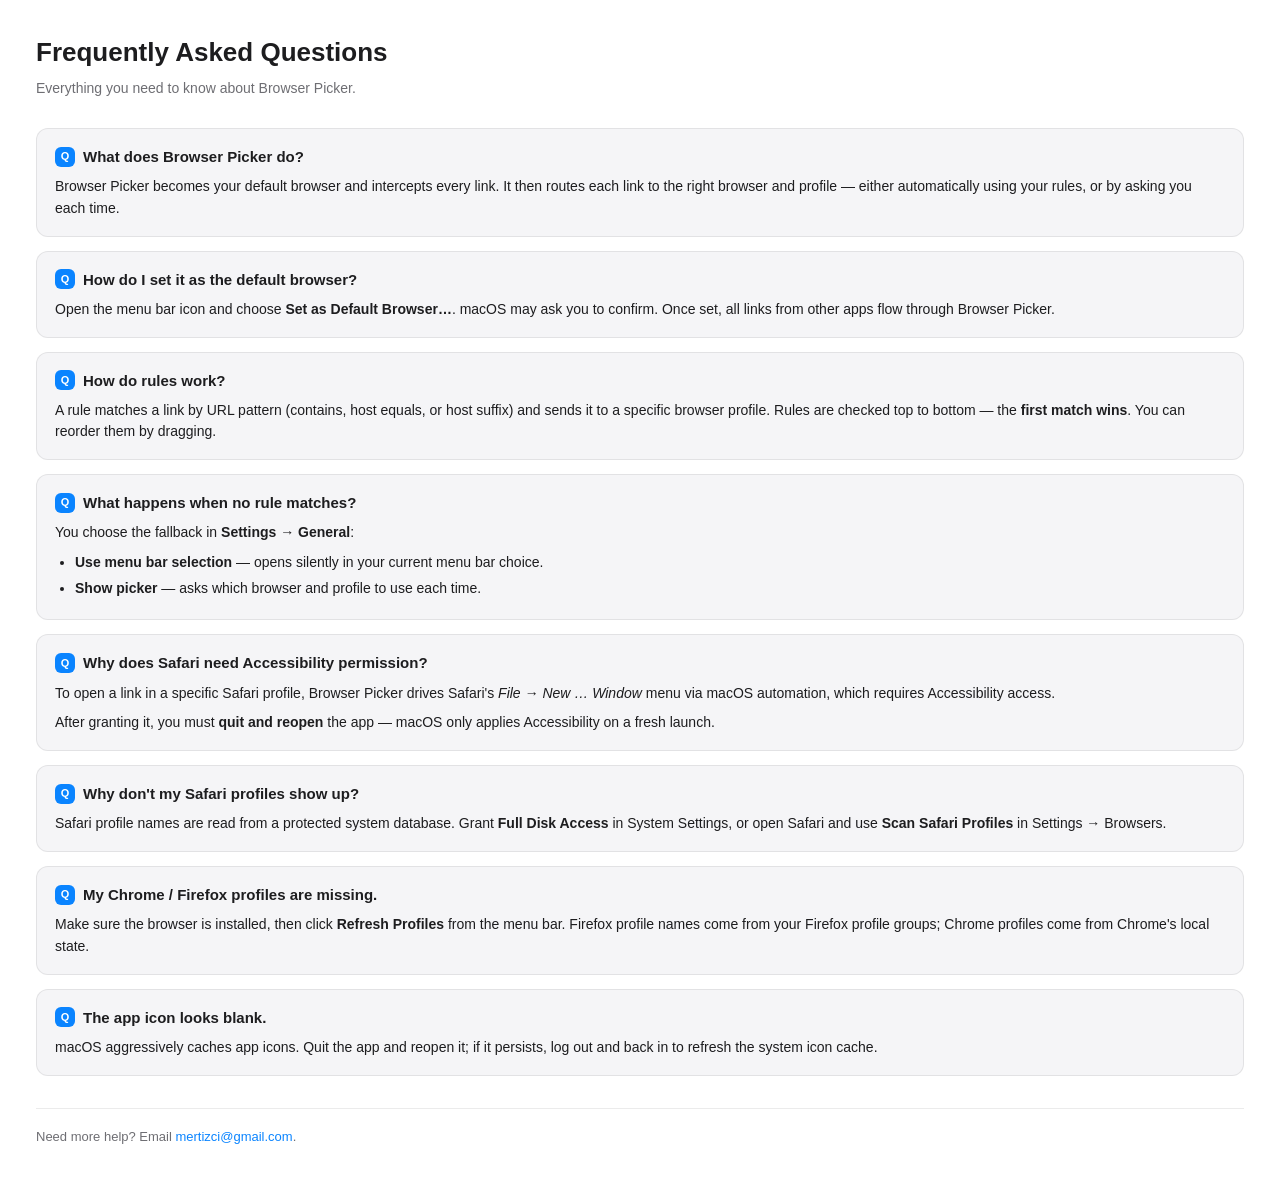
==== BrowserPicker/Resources/faq.html @ 50aff647 "Add initial project structure for BrowserPicker app Browser Picker: macOS menu bar default-browser r" ====
<!DOCTYPE html>
<html lang="en">
<head>
<meta charset="utf-8">
<meta name="viewport" content="width=device-width, initial-scale=1">
<title>Browser Picker — FAQ</title>
<style>
  :root {
    color-scheme: light dark;
    --bg: #ffffff;
    --fg: #1d1d1f;
    --muted: #6e6e73;
    --card: #f5f5f7;
    --border: rgba(0,0,0,0.08);
    --accent: #0a84ff;
  }
  @media (prefers-color-scheme: dark) {
    :root {
      --bg: #1e1e1e;
      --fg: #f5f5f7;
      --muted: #98989d;
      --card: #2a2a2c;
      --border: rgba(255,255,255,0.1);
      --accent: #0a84ff;
    }
  }
  * { box-sizing: border-box; }
  body {
    font-family: -apple-system, BlinkMacSystemFont, "SF Pro Text", sans-serif;
    background: var(--bg);
    color: var(--fg);
    margin: 0;
    padding: 32px 36px 48px;
    line-height: 1.55;
    -webkit-font-smoothing: antialiased;
  }
  header { margin-bottom: 28px; }
  h1 { font-size: 26px; font-weight: 700; margin: 0 0 6px; }
  .subtitle { color: var(--muted); font-size: 14px; margin: 0; }
  .faq-item {
    background: var(--card);
    border: 1px solid var(--border);
    border-radius: 12px;
    padding: 16px 18px;
    margin-bottom: 14px;
  }
  .faq-item h2 {
    font-size: 15px;
    font-weight: 600;
    margin: 0 0 8px;
    display: flex;
    align-items: center;
    gap: 8px;
  }
  .faq-item h2::before {
    content: "Q";
    background: var(--accent);
    color: #fff;
    font-size: 11px;
    font-weight: 700;
    width: 20px;
    height: 20px;
    border-radius: 6px;
    display: inline-flex;
    align-items: center;
    justify-content: center;
    flex: 0 0 auto;
  }
  .faq-item p { margin: 0; font-size: 14px; color: var(--fg); }
  .faq-item p + p { margin-top: 8px; }
  code {
    background: var(--border);
    padding: 1px 6px;
    border-radius: 5px;
    font-family: "SF Mono", ui-monospace, monospace;
    font-size: 12.5px;
  }
  ol, ul { margin: 8px 0 0; padding-left: 20px; font-size: 14px; }
  li { margin-bottom: 4px; }
  a { color: var(--accent); text-decoration: none; }
  a:hover { text-decoration: underline; }
  footer {
    margin-top: 32px;
    padding-top: 18px;
    border-top: 1px solid var(--border);
    color: var(--muted);
    font-size: 13px;
  }
</style>
</head>
<body>
  <header>
    <h1>Frequently Asked Questions</h1>
    <p class="subtitle">Everything you need to know about Browser Picker.</p>
  </header>

  <div class="faq-item">
    <h2>What does Browser Picker do?</h2>
    <p>Browser Picker becomes your default browser and intercepts every link. It then routes each link to the right browser and profile — either automatically using your rules, or by asking you each time.</p>
  </div>

  <div class="faq-item">
    <h2>How do I set it as the default browser?</h2>
    <p>Open the menu bar icon and choose <strong>Set as Default Browser…</strong>. macOS may ask you to confirm. Once set, all links from other apps flow through Browser Picker.</p>
  </div>

  <div class="faq-item">
    <h2>How do rules work?</h2>
    <p>A rule matches a link by URL pattern (contains, host equals, or host suffix) and sends it to a specific browser profile. Rules are checked top to bottom — the <strong>first match wins</strong>. You can reorder them by dragging.</p>
  </div>

  <div class="faq-item">
    <h2>What happens when no rule matches?</h2>
    <p>You choose the fallback in <strong>Settings → General</strong>:</p>
    <ul>
      <li><strong>Use menu bar selection</strong> — opens silently in your current menu bar choice.</li>
      <li><strong>Show picker</strong> — asks which browser and profile to use each time.</li>
    </ul>
  </div>

  <div class="faq-item">
    <h2>Why does Safari need Accessibility permission?</h2>
    <p>To open a link in a specific Safari profile, Browser Picker drives Safari's <em>File → New … Window</em> menu via macOS automation, which requires Accessibility access.</p>
    <p>After granting it, you must <strong>quit and reopen</strong> the app — macOS only applies Accessibility on a fresh launch.</p>
  </div>

  <div class="faq-item">
    <h2>Why don't my Safari profiles show up?</h2>
    <p>Safari profile names are read from a protected system database. Grant <strong>Full Disk Access</strong> in System Settings, or open Safari and use <strong>Scan Safari Profiles</strong> in Settings → Browsers.</p>
  </div>

  <div class="faq-item">
    <h2>My Chrome / Firefox profiles are missing.</h2>
    <p>Make sure the browser is installed, then click <strong>Refresh Profiles</strong> from the menu bar. Firefox profile names come from your Firefox profile groups; Chrome profiles come from Chrome's local state.</p>
  </div>

  <div class="faq-item">
    <h2>The app icon looks blank.</h2>
    <p>macOS aggressively caches app icons. Quit the app and reopen it; if it persists, log out and back in to refresh the system icon cache.</p>
  </div>

  <footer>
    Need more help? Email <a href="mailto:mertizci@gmail.com">mertizci@gmail.com</a>.
  </footer>
</body>
</html>
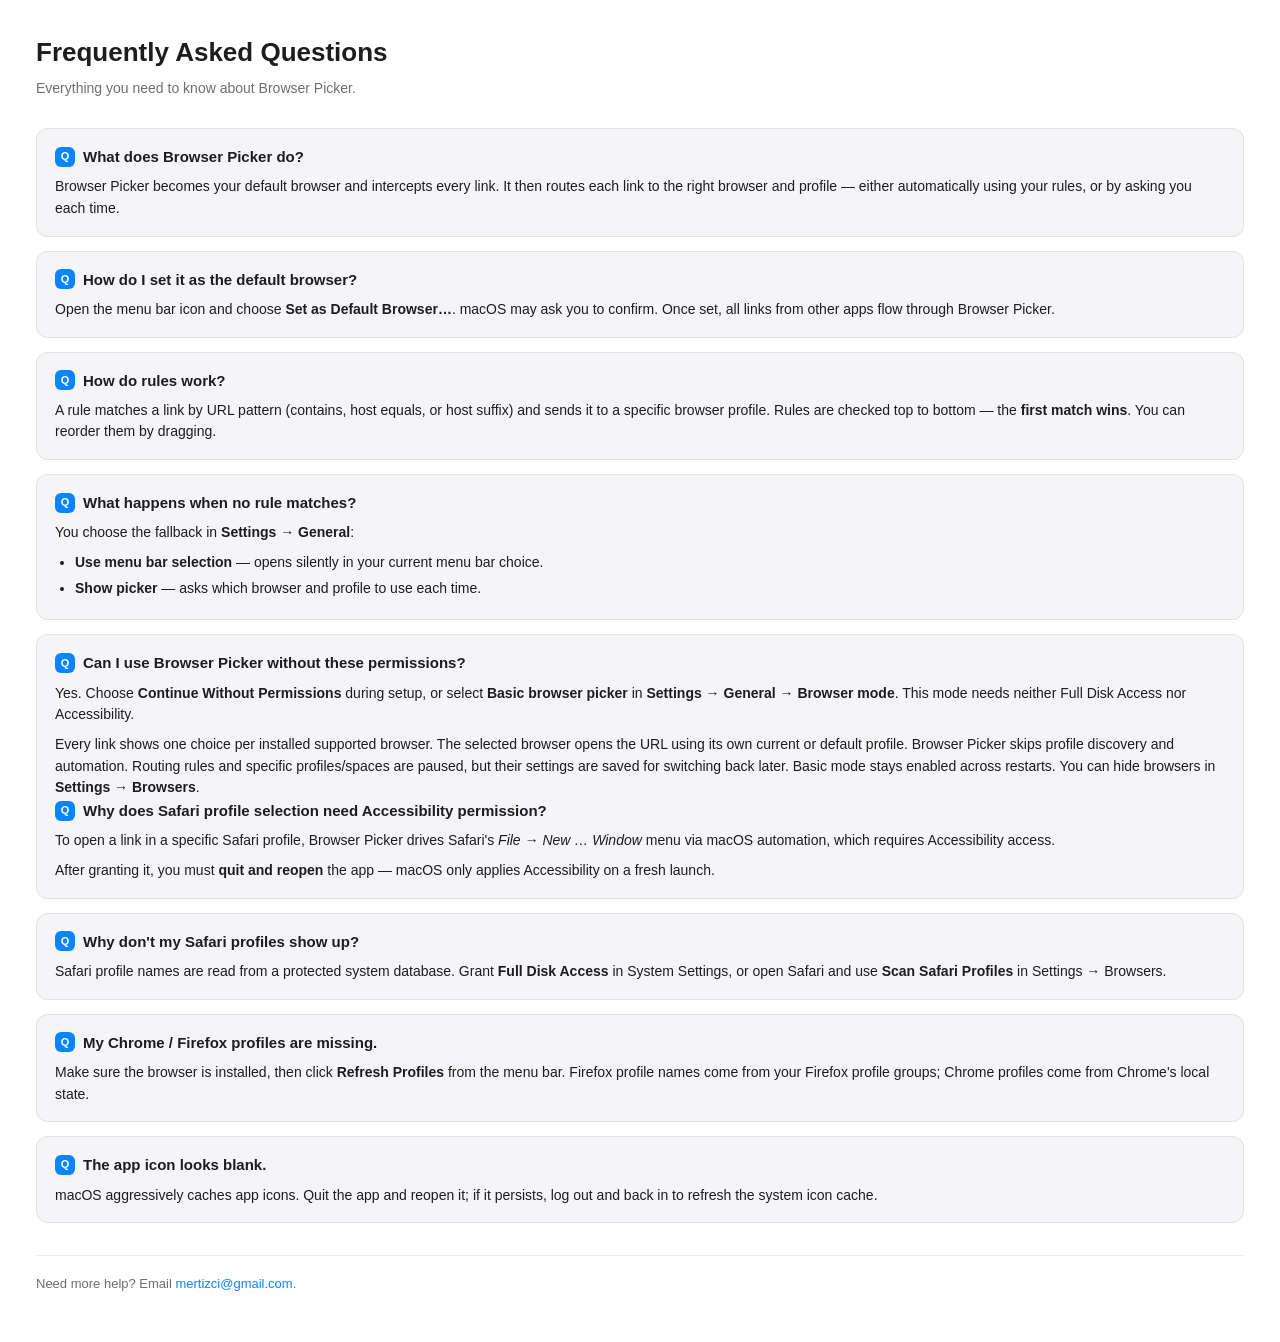
==== commit 78661bac: "Implement Basic Mode for Browser Picker - Updated README.md to describe the new **Basic browser pick" ====
--- a/BrowserPicker/Resources/faq.html
+++ b/BrowserPicker/Resources/faq.html
@@ -119,7 +119,10 @@
   </div>
 
   <div class="faq-item">
-    <h2>Why does Safari need Accessibility permission?</h2>
+    <h2>Can I use Browser Picker without these permissions?</h2>
+    <p>Yes. Choose <strong>Continue Without Permissions</strong> during setup, or select <strong>Basic browser picker</strong> in <strong>Settings → General → Browser mode</strong>. This mode needs neither Full Disk Access nor Accessibility.</p>
+    <p>Every link shows one choice per installed supported browser. The selected browser opens the URL using its own current or default profile. Browser Picker skips profile discovery and automation. Routing rules and specific profiles/spaces are paused, but their settings are saved for switching back later. Basic mode stays enabled across restarts. You can hide browsers in <strong>Settings → Browsers</strong>.</p>
+    <h2>Why does Safari profile selection need Accessibility permission?</h2>
     <p>To open a link in a specific Safari profile, Browser Picker drives Safari's <em>File → New … Window</em> menu via macOS automation, which requires Accessibility access.</p>
     <p>After granting it, you must <strong>quit and reopen</strong> the app — macOS only applies Accessibility on a fresh launch.</p>
   </div>
